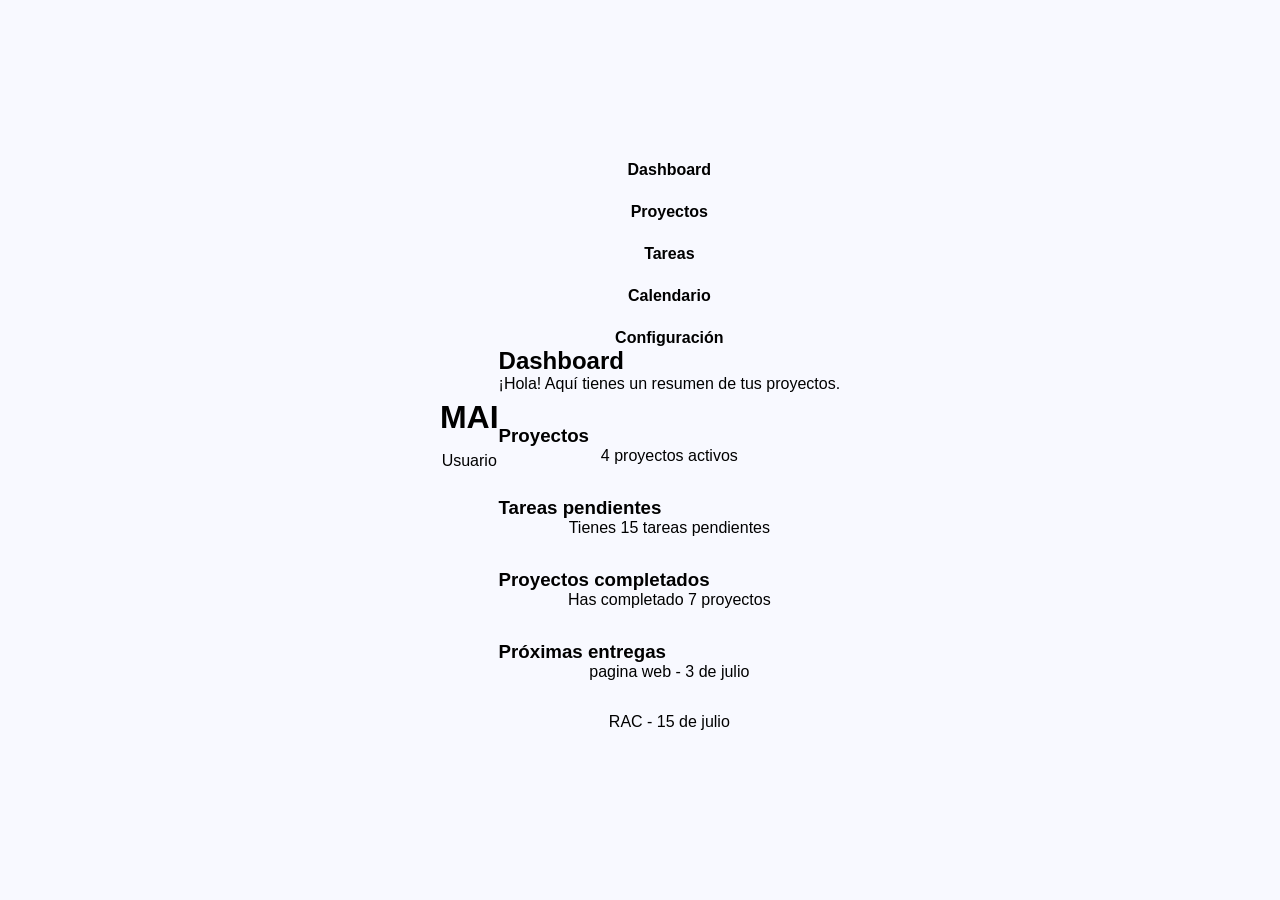
==== pages/dashboard.html @ e4dfbe1d "feat: create dashboard layout structure" ====
<!DOCTYPE html>
<html lang="es">

<head>
    <meta charset="UTF-8">
    <title>MAI - Dashboard</title>

    <link rel="stylesheet" href="../css/style.css">
</head>

<body>

<header>
    <h1>MAI</h1>
    <p>Usuario</p>
</header>
<div class="layout">

<aside>
    <a href="#">Dashboard</a> 
    <a href="#">Proyectos</a>
    <a href="#">Tareas</a>
    <a href="#">Calendario</a>
    <a href="#">Configuración</a>
</aside>
<main>

<div class="welcome">
    <h2>Dashboard</h2>
    <p>¡Hola! Aquí tienes un resumen de tus proyectos.</p>
</div>
<div class="card">
    <h3>Proyectos</h3>
    <p>4 proyectos activos</p>
</div>
<div class="card">
    <h3>Tareas pendientes</h3>
    <p>Tienes 15 tareas pendientes</p>
</div>
<div class="card">
    <h3>Proyectos completados</h3>
    <p>Has completado 7 proyectos</p>
</div>
<div class="upcoming">
    <h3>Próximas entregas</h3>
    <p>pagina web - 3 de julio</p>
    <p>RAC - 15 de julio</p>
</div>
</main>
</div>
</body>
</html>
---- css/style.css ----
* {
    margin: 0;
    padding: 0;
    box-sizing: border-box;
}

body {
    font-family: Arial, sans-serif;
    background: #F8F9FF;

    display: flex;
    justify-content: center;
    align-items: center;

    height: 100vh;
}

.auth-container {
    background: #F3F7FF;
    width: 400px;
    padding: 2rem;

    border-radius: 20px;

    box-shadow: 0 4px 15px rgba(0, 0, 0, 0.1);
}

h1 {
    text-align: center;
    margin-bottom: 1rem;
}

p {
    text-align: center;
    margin-bottom: 2rem;
    color: #000000;
}

form {
    display: flex;
    flex-direction: column;
    gap: 1rem;
}

input {
    padding: 12px;

    border: 1px solid #ccc;

    border-radius: 10px;

    font-size: 16px;
}

button {
    padding: 12px;

    border: none;

    border-radius: 10px;

    background: #3e5992;

    color: white;

    font-size: 16px;

    cursor: pointer;
}

button:hover {
    background: #142440;
}

a {
    display: block;

    margin-top: 1.5rem;

    text-align: center;

    text-decoration: none;

    color: #000000;

    font-weight: bold;
}

a:hover {
    text-decoration: underline;
}
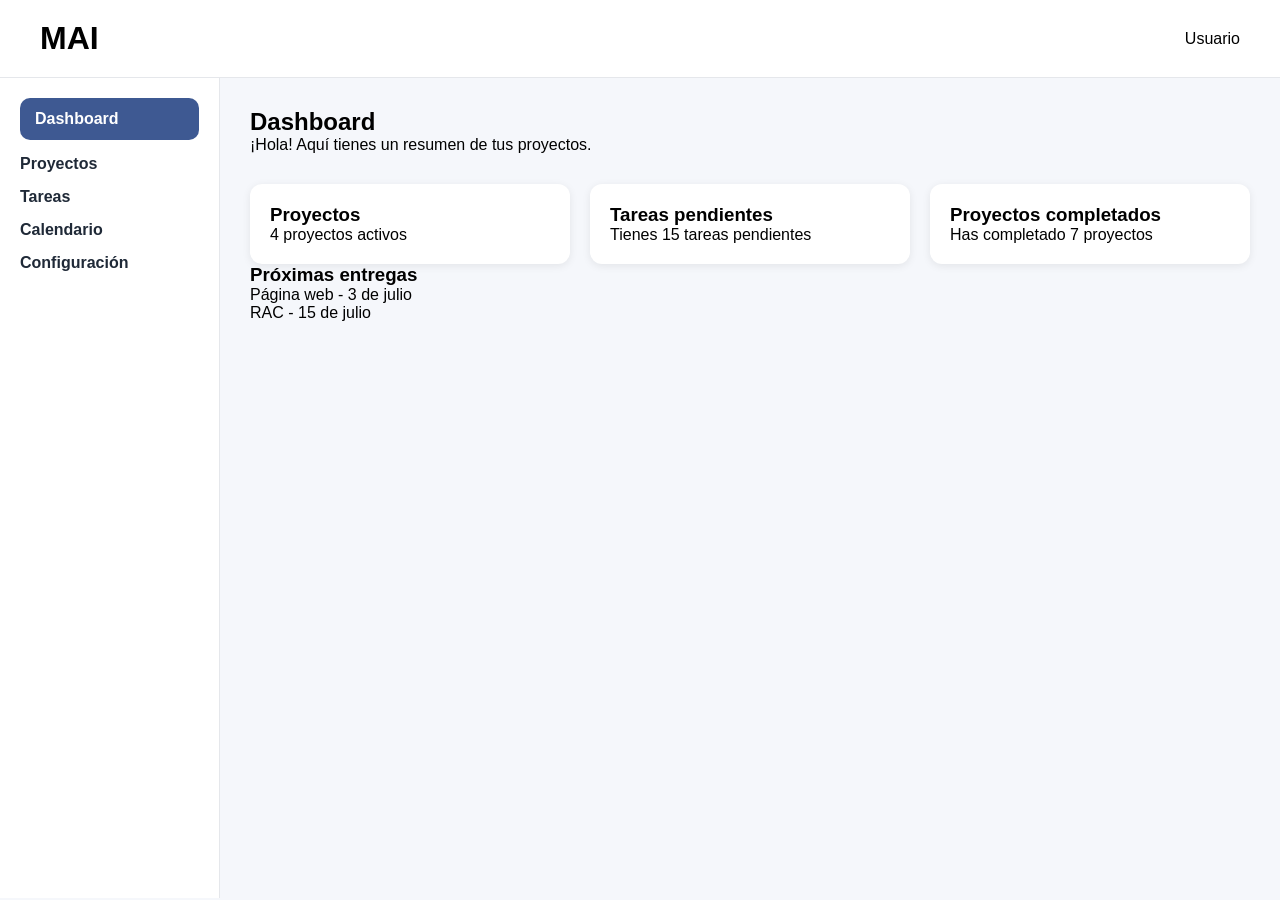
==== commit 8d5848b0: "feat: create dashboard interface" ====
--- a/pages/dashboard.html
+++ b/pages/dashboard.html
@@ -5,7 +5,7 @@
     <meta charset="UTF-8">
     <title>MAI - Dashboard</title>
 
-    <link rel="stylesheet" href="../css/style.css">
+    <link rel="stylesheet" href="../css/dashboard.css">
 </head>
 
 <body>
@@ -17,18 +17,18 @@
 <div class="layout">
 
 <aside>
-    <a href="#">Dashboard</a> 
+    <a href="#" class="active">Dashboard</a>
     <a href="#">Proyectos</a>
     <a href="#">Tareas</a>
     <a href="#">Calendario</a>
     <a href="#">Configuración</a>
 </aside>
 <main>
-
-<div class="welcome">
+    <div class="welcome">
     <h2>Dashboard</h2>
     <p>¡Hola! Aquí tienes un resumen de tus proyectos.</p>
 </div>
+<div class="cards">  
 <div class="card">
     <h3>Proyectos</h3>
     <p>4 proyectos activos</p>
@@ -41,9 +41,10 @@
     <h3>Proyectos completados</h3>
     <p>Has completado 7 proyectos</p>
 </div>
+</div>
 <div class="upcoming">
     <h3>Próximas entregas</h3>
-    <p>pagina web - 3 de julio</p>
+    <p>Página web - 3 de julio</p>
     <p>RAC - 15 de julio</p>
 </div>
 </main>
--- a/css/dashboard.css
+++ b/css/dashboard.css
@@ -0,0 +1,87 @@
+* {
+    margin: 0;
+    padding: 0;
+    box-sizing: border-box;
+}
+
+body {
+    font-family: Arial, sans-serif;
+    background: #F5F7FB;
+}
+
+.layout {
+    display: flex;
+}
+
+aside {
+    width: 220px;
+}
+
+main {
+    flex: 1;
+}
+
+header {
+    display: flex;
+    justify-content: space-between;
+    align-items: center;
+    padding: 20px 40px;
+}
+.cards{
+    display: flex;
+    gap: 20px;
+}
+.card{
+    background: #FFFFFF;
+    padding: 20px;
+    border-radius: 12px;
+
+    flex: 1;
+
+    box-shadow: 0 2px 8px rgba(0,0,0,0.08);
+}
+aside{
+    width: 220px;
+    padding: 20px;
+
+    background: #FFFFFF;
+    border-right: 1px solid #E5E7EB;
+
+    min-height: calc(100vh - 80px);
+}
+
+aside a{
+    display: block;
+    margin-bottom: 15px;
+
+    text-decoration: none;
+    color: #1F2937;
+
+    font-weight: 600;
+}
+header{
+    display: flex;
+    justify-content: space-between;
+    align-items: center;
+
+    padding: 20px 40px;
+
+    background: #FFFFFF;
+
+    border-bottom: 1px solid #E5E7EB;
+}
+main{
+    flex: 1;
+    padding: 30px;
+}
+.welcome{
+    margin-bottom: 30px;
+}
+aside a.active{
+    background: #3E5992;
+    color: white;
+
+    border-radius: 10px;
+
+    padding: 12px 15px;
+}
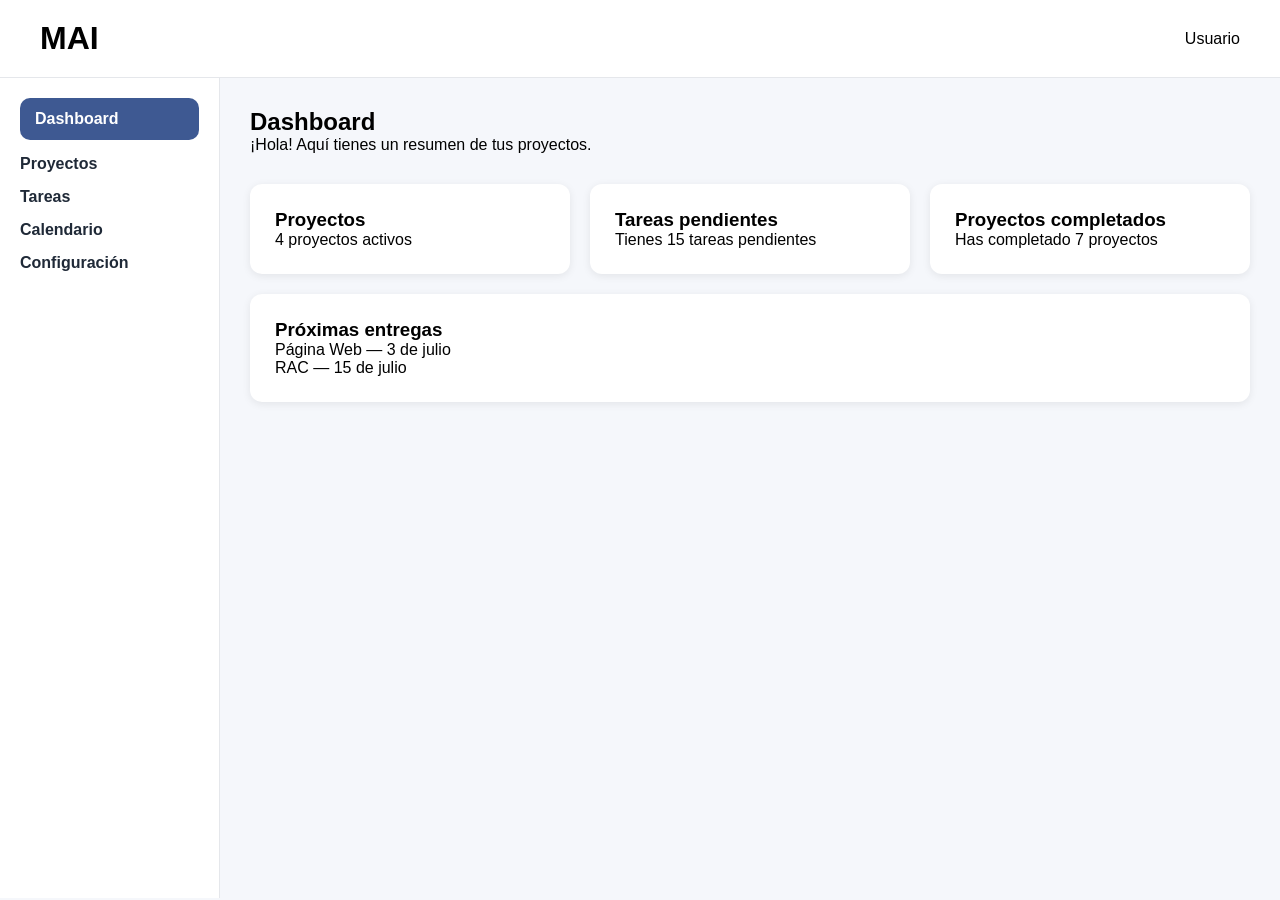
==== commit f94de2db: "feat: improve dashboard and projects interface" ====
--- a/pages/dashboard.html
+++ b/pages/dashboard.html
@@ -5,7 +5,7 @@
     <meta charset="UTF-8">
     <title>MAI - Dashboard</title>
 
-    <link rel="stylesheet" href="../css/dashboard.css">
+    <link rel="stylesheet" href="../css/layout.css">
 </head>
 
 <body>
@@ -18,7 +18,7 @@
 
 <aside>
     <a href="#" class="active">Dashboard</a>
-    <a href="#">Proyectos</a>
+    <a href="projects.html">Proyectos</a>
     <a href="#">Tareas</a>
     <a href="#">Calendario</a>
     <a href="#">Configuración</a>
@@ -42,10 +42,10 @@
     <p>Has completado 7 proyectos</p>
 </div>
 </div>
-<div class="upcoming">
+<div class="card upcoming">
     <h3>Próximas entregas</h3>
-    <p>Página web - 3 de julio</p>
-    <p>RAC - 15 de julio</p>
+    <p>Página Web — 3 de julio</p>
+    <p>RAC — 15 de julio</p>
 </div>
 </main>
 </div>
--- a/css/layout.css
+++ b/css/layout.css
@@ -0,0 +1,113 @@
+* {
+    margin: 0;
+    padding: 0;
+    box-sizing: border-box;
+}
+
+body {
+    font-family: Arial, sans-serif;
+    background: #F5F7FB;
+}
+
+.layout {
+    display: flex;
+}
+
+aside {
+    width: 220px;
+}
+
+main {
+    flex: 1;
+}
+
+header {
+    display: flex;
+    justify-content: space-between;
+    align-items: center;
+    padding: 20px 40px;
+}
+.cards{
+    display: flex;
+    gap: 20px;
+}
+.card{
+    background:white;
+    padding:25px;
+    border-radius:12px;
+    box-shadow:0 2px 8px rgba(0,0,0,.08);
+}
+aside{
+    width: 220px;
+    padding: 20px;
+
+    background: #FFFFFF;
+    border-right: 1px solid #E5E7EB;
+
+    min-height: calc(100vh - 80px);
+}
+
+aside a{
+    display: block;
+    margin-bottom: 15px;
+
+    text-decoration: none;
+    color: #1F2937;
+
+    font-weight: 600;
+}
+header{
+    display: flex;
+    justify-content: space-between;
+    align-items: center;
+
+    padding: 20px 40px;
+
+    background: #FFFFFF;
+
+    border-bottom: 1px solid #E5E7EB;
+}
+main{
+    flex: 1;
+    padding: 30px;
+}
+.welcome{
+    margin-bottom: 30px;
+}
+aside a.active{
+    background: #3E5992;
+    color: white;
+
+    border-radius: 10px;
+
+    padding: 12px 15px;
+}
+.projects-list{
+    display: flex;
+    flex-direction: column;
+    gap: 20px;
+}
+.cards .card{
+    flex:1;
+}
+button{
+    background: #3E5992;
+    color: white;
+
+    border: none;
+    border-radius: 10px;
+
+    padding: 12px 18px;
+
+    cursor: pointer;
+}
+
+button:hover{
+    background:#2F4675;
+}
+button{
+    margin-bottom:20px;
+}
+.upcoming{
+    margin-top:20px;
+}
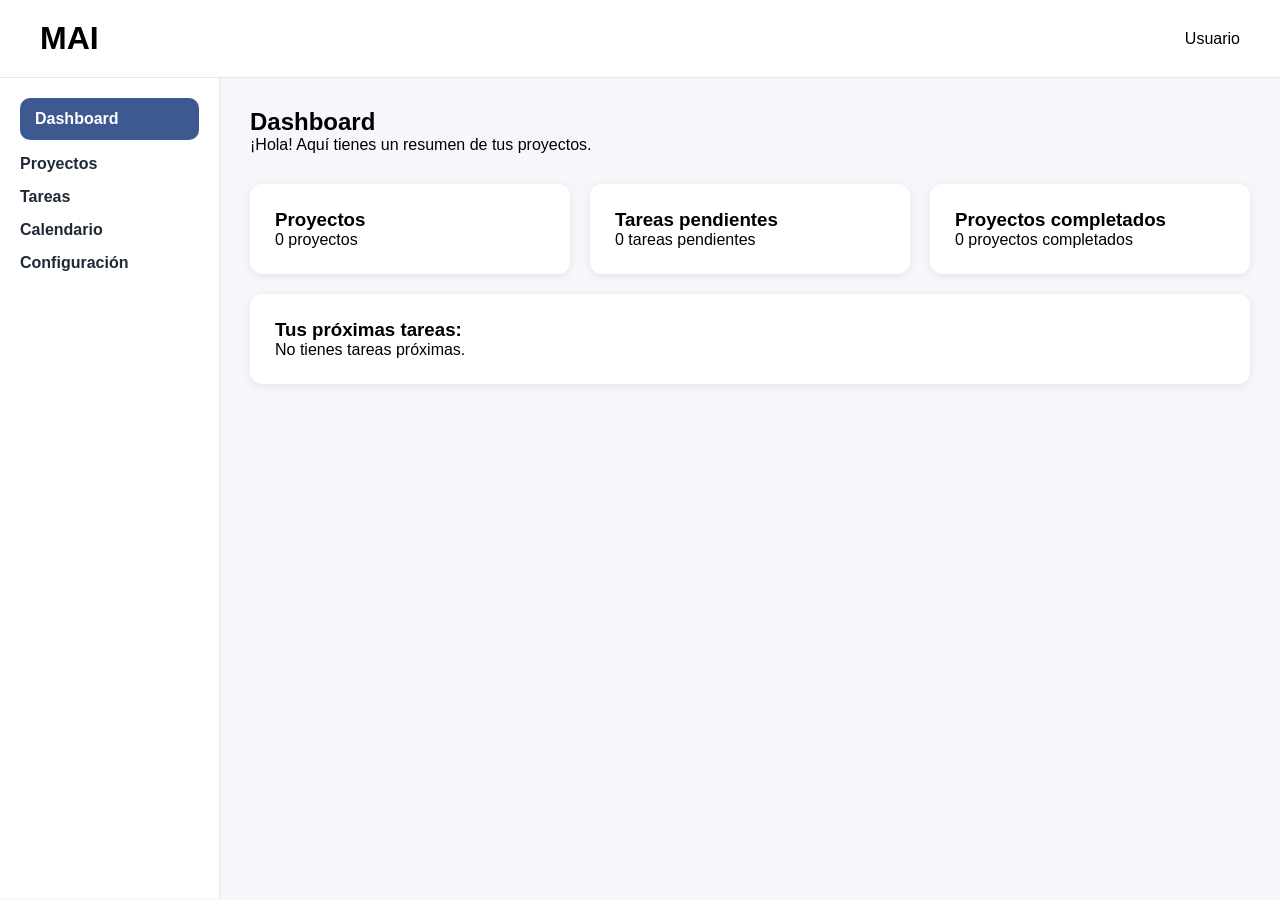
==== commit 2be06a52: "feat: add task management" ====
--- a/pages/dashboard.html
+++ b/pages/dashboard.html
@@ -19,7 +19,7 @@
 <aside>
     <a href="#" class="active">Dashboard</a>
     <a href="projects.html">Proyectos</a>
-    <a href="#">Tareas</a>
+    <a href="tasks.html">Tareas</a>
     <a href="#">Calendario</a>
     <a href="#">Configuración</a>
 </aside>
@@ -31,23 +31,25 @@
 <div class="cards">  
 <div class="card">
     <h3>Proyectos</h3>
-    <p>4 proyectos activos</p>
+    <p id="projects-count"></p>
 </div>
 <div class="card">
     <h3>Tareas pendientes</h3>
-    <p>Tienes 15 tareas pendientes</p>
+    <p id="pending-count"></p>
 </div>
 <div class="card">
     <h3>Proyectos completados</h3>
-    <p>Has completado 7 proyectos</p>
+    <p id="completed-projects-count"></p>
 </div>
 </div>
 <div class="card upcoming">
-    <h3>Próximas entregas</h3>
-    <p>Página Web — 3 de julio</p>
-    <p>RAC — 15 de julio</p>
+    <h3>Tus próximas tareas:</h3>
+
+    <div id="upcoming-deliveries"></div>
+
 </div>
 </main>
 </div>
+<script src="../js/dashboard.js"></script>
 </body>
 </html>
--- a/css/layout.css
+++ b/css/layout.css
@@ -9,105 +9,193 @@
     background: #F5F7FB;
 }
 
+
 .layout {
     display: flex;
 }
+
+main {
+    flex: 1;
+    padding: 30px;
+}
+
+header {
+    display: flex;
+    justify-content: space-between;
+    align-items: center;
+
+    padding: 20px 40px;
+
+    background: #FFFFFF;
+    border-bottom: 1px solid #E5E7EB;
+}
+
 
 aside {
     width: 220px;
-}
-
-main {
+    padding: 20px;
+
+    background: #FFFFFF;
+    border-right: 1px solid #E5E7EB;
+
+    min-height: calc(100vh - 80px);
+}
+
+aside a {
+    display: block;
+
+    margin-bottom: 15px;
+
+    text-decoration: none;
+    color: #1F2937;
+
+    font-weight: 600;
+}
+
+aside a.active {
+    background: #3E5992;
+    color: white;
+
+    border-radius: 10px;
+    padding: 12px 15px;
+}
+
+
+.welcome {
+    margin-bottom: 30px;
+}
+
+.cards {
+    display: flex;
+    gap: 20px;
+}
+
+.cards .card {
     flex: 1;
 }
 
-header {
+.projects-list {
+    display: flex;
+    flex-direction: column;
+    gap: 20px;
+}
+
+.card {
+    background: white;
+
+    padding: 25px;
+
+    border-radius: 12px;
+
+    box-shadow: 0 2px 8px rgba(0, 0, 0, .08);
+}
+
+.upcoming {
+    margin-top: 20px;
+}
+
+.primary-button {
+    background: #3E5992;
+    color: white;
+
+    border: none;
+    border-radius: 10px;
+
+    padding: 12px 18px;
+
+    cursor: pointer;
+}
+
+.primary-button:hover {
+    background: #2F4675;
+}
+
+
+.overlay {
+    position: fixed;
+
+    top: 0;
+    left: 0;
+
+    width: 100%;
+    height: 100%;
+
+    background: rgba(0, 0, 0, 0.2);
+}
+
+
+.modal {
+    position: fixed;
+
+    top: 50%;
+    left: 50%;
+
+    transform: translate(-50%, -50%);
+
+    width: 500px;
+
+    background: white;
+
+    padding: 30px;
+
+    border-radius: 15px;
+
+    z-index: 1000;
+}
+
+
+
+.modal-header {
     display: flex;
     justify-content: space-between;
     align-items: center;
-    padding: 20px 40px;
-}
-.cards{
-    display: flex;
-    gap: 20px;
-}
-.card{
-    background:white;
-    padding:25px;
-    border-radius:12px;
-    box-shadow:0 2px 8px rgba(0,0,0,.08);
-}
-aside{
-    width: 220px;
-    padding: 20px;
-
-    background: #FFFFFF;
-    border-right: 1px solid #E5E7EB;
-
-    min-height: calc(100vh - 80px);
-}
-
-aside a{
-    display: block;
-    margin-bottom: 15px;
-
-    text-decoration: none;
+
+    margin-bottom: 20px;
+    padding-bottom: 15px;
+
+    border-bottom: 1px solid #E5E7EB;
+}
+
+
+
+.modal form {
+    display: flex;
+    flex-direction: column;
+    gap: 1rem;
+}
+
+
+
+.modal-actions {
+    display: flex;
+    justify-content: flex-end;
+    gap: 10px;
+
+    margin-top: 10px;
+}
+
+
+
+.close-modal {
+    background: transparent;
+    border: none;
+
     color: #1F2937;
 
-    font-weight: 600;
-}
-header{
-    display: flex;
-    justify-content: space-between;
-    align-items: center;
-
-    padding: 20px 40px;
-
-    background: #FFFFFF;
-
-    border-bottom: 1px solid #E5E7EB;
-}
-main{
-    flex: 1;
-    padding: 30px;
-}
-.welcome{
-    margin-bottom: 30px;
-}
-aside a.active{
-    background: #3E5992;
-    color: white;
-
-    border-radius: 10px;
-
-    padding: 12px 15px;
-}
-.projects-list{
-    display: flex;
-    flex-direction: column;
-    gap: 20px;
-}
-.cards .card{
-    flex:1;
-}
-button{
-    background: #3E5992;
-    color: white;
-
-    border: none;
-    border-radius: 10px;
-
-    padding: 12px 18px;
+    font-size: 1.5rem;
+
+    padding: 0;
+    margin: 0;
+
+    border-radius: 0;
 
     cursor: pointer;
 }
 
-button:hover{
-    background:#2F4675;
-}
-button{
-    margin-bottom:20px;
-}
-.upcoming{
-    margin-top:20px;
+.close-modal:hover {
+    color: #3E5992;
+}
+
+.hidden{
+    display: none;
 }
